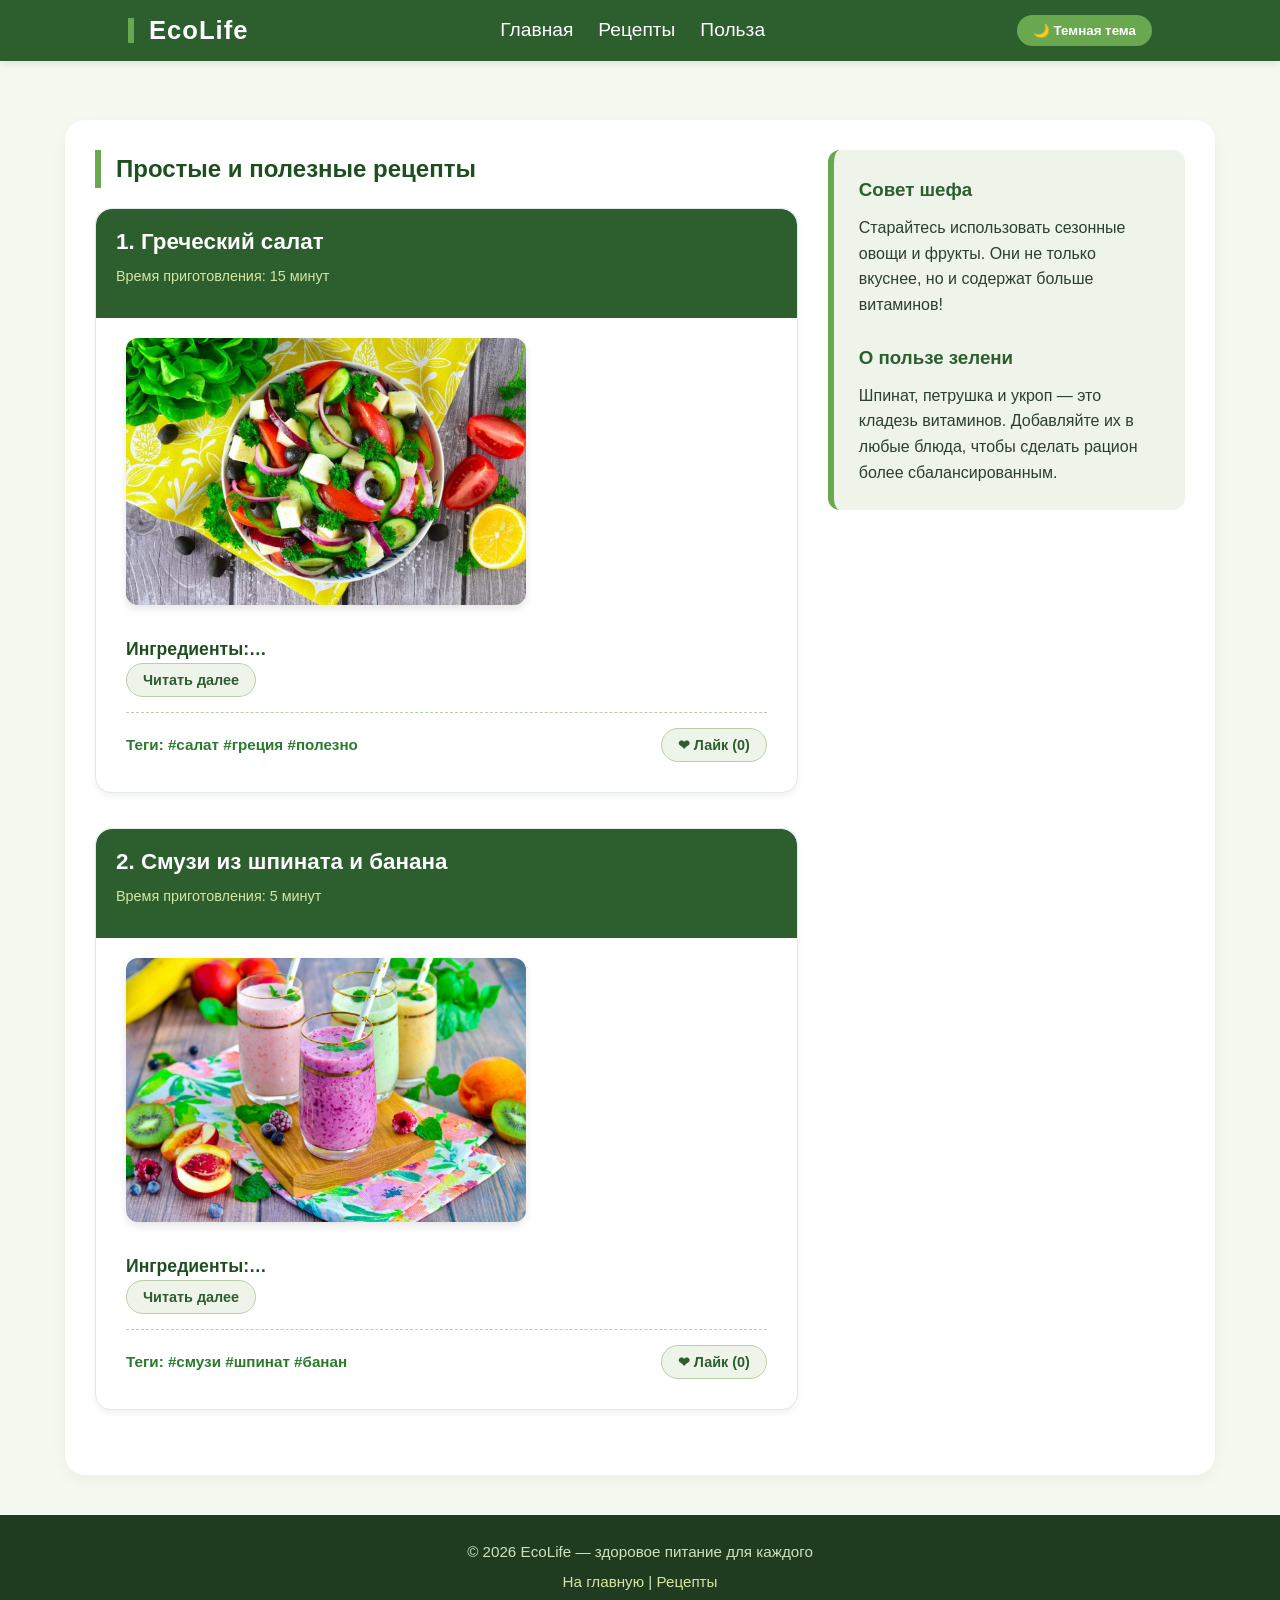
==== recipes.html @ 62d55b1d "Обновил цвета, размер шрифта и выравнивание в шапке" ====
<!DOCTYPE html>
<html lang="ru">
<head>
    <meta charset="UTF-8">
    <meta name="viewport" content="width=device-width, initial-scale=1.0">
    <title>EcoLife — Полезные рецепты</title>
    <!-- Подключаем ваш основной файл стилей -->
    <link rel="stylesheet" href="style.css">
</head>
<body>

    <!-- Шапка сайта (такая же, как на главной) -->
    <header>
        <h1>EcoLife</h1>
        <nav>
            <ul>
                <li><a href="index.html">Главная</a></li>
                <li><a href="recipes.html">Рецепты</a></li>
                <li><a href="index.html#about">Польза</a></li>
            </ul>
        </nav>
        <!-- Кнопка переключения темы -->
        <button class="theme-btn" id="themeBtn">🌙 Темная тема</button>
    </header>

    <!-- Основное содержимое страницы -->
    <main>

        <!-- Левая колонка: Рецепты -->
        <section id="recipes-section">
            <h2>Простые и полезные рецепты</h2>

            <!-- РЕЦЕПТ 1 -->
            <article>
                <header>
                    <h3>1. Греческий салат</h3>
                    <p>Время приготовления: 15 минут</p>
                </header>
                
                <!-- Картинка из папки img -->
                <img src="img/salad.jpg" alt="Греческий салат" class="recipe-img">
                
                <!-- Текст, который сворачивается -->
                <div class="article-text short">
                    <h4>Ингредиенты:</h4>
                    <ul>
                        <li>Огурцы — 2 шт</li>
                        <li>Помидоры — 2 шт</li>
                        <li>Болгарский перец — 1 шт</li>
                        <li>Фета — 100 г</li>
                        <li>Маслины — 50 г</li>
                        <li>Оливковое масло, соль, орегано</li>
                    </ul>
                    <h4>Приготовление:</h4>
                    <p>Нарежьте овощи крупными кусками, добавьте фету и маслины, заправьте маслом и посыпьте орегано.</p>
                </div>
                
                <!-- Кнопка для сворачивания/разворачивания -->
                <button class="read-more-btn">Читать далее</button>
                
                <footer>
                    <p>Теги: #салат #греция #полезно</p>
                    <button class="like-btn">❤ Лайк (<span class="likecount">0</span>)</button>
                </footer>
            </article>

            <!-- РЕЦЕПТ 2 -->
            <article>
                <header>
                    <h3>2. Смузи из шпината и банана</h3>
                    <p>Время приготовления: 5 минут</p>
                </header>
                
                <!-- Картинка из папки img -->
                <img src="img/smoothie.jpg" alt="Зеленый смузи" class="recipe-img">
                
                <div class="article-text short">
                    <h4>Ингредиенты:</h4>
                    <ul>
                        <li>Банан — 1 шт</li>
                        <li>Шпинат свежий — горсть</li>
                        <li>Йогурт натуральный — 150 мл</li>
                        <li>Мёд — 1 ч. ложка</li>
                    </ul>
                    <h4>Приготовление:</h4>
                    <p>Смешайте все ингредиенты в блендере до однородности. Отличный перекус!</p>
                </div>
                
                <button class="read-more-btn">Читать далее</button>
                
                <footer>
                    <p>Теги: #смузи #шпинат #банан</p>
                    <button class="like-btn">❤ Лайк (<span class="likecount">0</span>)</button>
                </footer>
            </article>

        </section>

        <!-- Правая колонка (Сайдбар) -->
        <aside id="about">
            <h3>Совет шефа</h3>
            <p>Старайтесь использовать сезонные овощи и фрукты. Они не только вкуснее, но и содержат больше витаминов!</p>
            <br>
            <h3>О пользе зелени</h3>
            <p>Шпинат, петрушка и укроп — это кладезь витаминов. Добавляйте их в любые блюда, чтобы сделать рацион более сбалансированным.</p>
        </aside>

    </main>

    <!-- Подвал сайта -->
    <footer>
        <p>© 2026 EcoLife — здоровое питание для каждого</p>
        <p><a href="index.html">На главную</a> | <a href="recipes.html">Рецепты</a></p>
    </footer>

    <!-- Подключаем скрипт для работы кнопок -->
    <script src="script.js"></script>
</body>
</html>
---- style.css ----
/* =======================================================================
   1. ГЛОБАЛЬНЫЙ СБРОС И БАЗОВЫЕ НАСТРОЙКИ
   =======================================================================*/
* {
    margin: 0;
    padding: 0;
    box-sizing: border-box;
}

body {
    background-color: #f5f9f0;      /* светлый травяной фон */
    font-family: 'Segoe UI', Tahoma, Geneva, Verdana, sans-serif;
    color: #2c3e2f;                 /* темно-зеленый текст */
    line-height: 1.6;
    padding-top: 100px;             /* Отступ, чтобы контент не уходил под фиксированную шапку */
    transition: background-color 0.3s, color 0.3s;
}

/* =======================================================================
   2. ГЛАВНАЯ ШАПКА САЙТА
   =======================================================================*/
body > header {
    background-color: #2c5e2e;      /* насыщенный зеленый */
    color: white;
    display: flex;
    justify-content: space-between;
    align-items: center;
    padding: 15px 10%;
    position: fixed;
    top: 0;
    left: 0;
    width: 100%;
    z-index: 100;
    box-shadow: 0 2px 8px rgba(0,0,0,0.1);
    transition: background-color 0.3s;
}

body > header h1 {
    font-size: 1.6rem;
    font-weight: bold;
    letter-spacing: 1px;
    color: #ffffff;
    margin: 0; /* Убираем лишние отступы */
    line-height: 1; 
}

/* Навигация */
nav ul {
    list-style: none;
    display: flex;
    gap: 25px;
    align-items: center;
}

nav a {
    color: white;
    text-decoration: none;
    font-weight: 500;
    transition: 0.3s;
    font-size: 1.2rem;
}

nav a:hover {
    color: #d4e6a3; /* светло-салатовый при наведении */
    text-decoration: underline;
}

/* =======================================================================
   3. ОСНОВНОЙ КОНТЕНТ (MAIN И СЕТКА)
   =======================================================================*/
main {
    max-width: 1150px;
    margin: 20px auto 40px auto;
    padding: 30px;
    background-color: rgba(255, 255, 255, 0.95);
    border-radius: 20px;
    box-shadow: 0 4px 15px rgba(0,0,0,0.05);
    display: flex;
    gap: 30px;
    align-items: flex-start;
    transition: background-color 0.3s;
}

main section {
    flex: 7; /* Левая колонка со статьями */
}

main aside {
    flex: 3; /* Правая колонка (сайдбар) */
    background-color: #eef4e9; 
    padding: 25px;
    border-radius: 12px;
    border-left: 6px solid #6aa84f; /* Акцентная полоса */
}

h1, h2 {
    color: #1f4f21;
    margin-bottom: 20px;
    border-left: 6px solid #6aa84f;
    padding-left: 15px;
}

aside h3 {
    color: #2c5e2e;
    margin-bottom: 10px;
}

/* =======================================================================
   4. КАРТОЧКИ СТАТЕЙ И РЕЦЕПТОВ
   =======================================================================*/
article {
    background-color: #ffffff;
    padding: 30px;
    margin-bottom: 35px;
    border-radius: 16px; 
    border: 1px solid #e2e8f0;
    box-shadow: 0 4px 6px rgba(0, 0, 0, 0.05);
    overflow: hidden;
    transition: background-color 0.3s, border-color 0.3s;
}

/* Плашка-заголовок ВНУТРИ карточки (не наследует position: fixed) */
article header {
    background-color: #2c5e2e; 
    color: white;
    padding: 15px 20px;
    margin: -30px -30px 20px -30px; /* Растягиваем на всю ширину */
    border-radius: 16px 16px 0 0; 
}

article header h3 {
    font-size: 1.4rem;
    color: #ffffff;
    margin-bottom: 5px;
}

article header p {
    font-size: 0.9rem;
    color: #d4e6a3; 
}

article p {
    color: #444444;
    margin-bottom: 15px;
}

/* Внутренний текст статей */
.article-text h4 {
    color: #1f4f21;
    margin: 15px 0 5px 0;
    font-size: 1.1rem;
}

.article-text ul {
    margin-left: 20px;
    margin-bottom: 15px;
}

.article-text li {
    margin: 5px 0;
    color: #444444;
}

/* Обрезка текста (сворачивание) */
.article-text.short {
    display: -webkit-box;
    -webkit-line-clamp: 1; /* Показывает 2 строки в свернутом виде */
    line-clamp: 2;
    -webkit-box-orient: vertical;
    overflow: hidden;
}

/* =======================================================================
   5. СТИЛИ ДЛЯ КАРТИНОК РЕЦЕПТОВ
   =======================================================================*/
.recipe-img {
    width: 100%;              
    max-width: 400px;         
    height: auto;             
    object-fit: cover;
    border-radius: 12px;      
    margin: 15px 0;
    box-shadow: 0 4px 8px rgba(0,0,0,0.1);
    display: block;           
}

/* =======================================================================
   6. КНОПКИ
   =======================================================================*/
.read-more-btn, .like-btn {
    background-color: #eef4e9;
    color: #2c5e2e;
    border: 1px solid #b9cfaa;
    padding: 8px 16px;
    border-radius: 20px;
    cursor: pointer;
    font-weight: 600;
    font-family: inherit;
    font-size: 0.9rem;
    transition: all 0.3s ease;
    margin-bottom: 15px;
}

.read-more-btn:hover, .like-btn:hover {
    background-color: #2c5e2e;
    color: white;
}

.theme-btn {
    background-color: #6aa84f;
    color: white;
    border: none;
    padding: 8px 16px;
    border-radius: 20px;
    cursor: pointer;
    font-weight: bold;
    font-family: inherit;
    transition: background 0.3s ease;
}

.theme-btn:hover {
    background-color: #d4e6a3;
    color: #1f4f21;
}

/* =======================================================================
   7. ПОДВАЛ СТАТЬИ (ТЕГИ И ЛАЙКИ)
   =======================================================================*/
article footer {
    border-top: 1px dashed #b9cfaa;
    padding-top: 15px;
    font-size: 0.95rem;
    color: #2c7a2d; 
    font-weight: bold;
    display: flex;
    justify-content: space-between;
    align-items: center;
}

article footer p { margin-bottom: 0; color: #2c7a2d; }
article footer .like-btn { margin-bottom: 0; }

/* =======================================================================
   8. ПОИСК
   =======================================================================*/
.search-container { margin-bottom: 25px; }

#searchInput {
    width: 100%;
    padding: 12px 20px;
    font-size: 1rem;
    border: 2px solid #d4e6c3;
    border-radius: 30px;
    outline: none;
    background-color: #ffffff;
    transition: border-color 0.3s, background-color 0.3s;
}

#searchInput:focus {
    border-color: #6aa84f;
}

/* =======================================================================
   9. ГЛАВНЫЙ ПОДВАЛ САЙТА (FOOTER)
   =======================================================================*/
body > footer {
    background-color: #1f3b20;
    color: #cfe2c0;
    text-align: center;
    padding: 25px;
    font-size: 0.95rem;
}

body > footer p { margin-bottom: 5px; }

body > footer a {
    color: #d4e6a3;
    text-decoration: none;
}

body > footer a:hover {
    color: white;
    text-decoration: underline;
}

/* =======================================================================
   10. АДАПТИВНОСТЬ (МОБИЛЬНЫЕ УСТРОЙСТВА)
   =======================================================================*/
@media (max-width: 768px) {
    body > header {
        flex-direction: column;
        text-align: center;
        padding: 15px;
        gap: 15px;
    }
    body { padding-top: 170px; } /* Больше отступ, т.к. шапка стала выше */

    nav ul {
        justify-content: center;
        gap: 15px;
        flex-wrap: wrap; 
    }

    main {
        flex-direction: column; 
        margin: 10px auto;
        padding: 20px;
    }

    main section, main aside {
        width: 100%;
    }

    article { padding: 20px; }
    article header {
        margin: -20px -20px 20px -20px; 
        padding: 15px;
    }
}

/* =======================================================================
   11. ТЕМНАЯ ТЕМА
   =======================================================================*/
body.dark-theme {
    background-color: #121a14; 
    color: #cbd5e1; 
}

body.dark-theme body > header {
    background-color: #1a2e1d; 
    box-shadow: 0 2px 8px rgba(0,0,0,0.4);
}

body.dark-theme main {
    background-color: #1a241c; 
    box-shadow: 0 4px 15px rgba(0,0,0,0.3);
}

body.dark-theme aside {
    background-color: #141c15;
    border-left-color: #6aa84f;
}

body.dark-theme h1, 
body.dark-theme h2, 
body.dark-theme aside h3 {
    color: #d4e6a3; 
    border-left-color: #6aa84f;
}

body.dark-theme article {
    background-color: #243026; 
    border-color: #344e38;
    box-shadow: 0 4px 6px rgba(0, 0, 0, 0.2);
}

body.dark-theme article header {
    background-color: #1a2e1d; 
}

body.dark-theme article header h3 {
    color: #ffffff;
}

body.dark-theme article header p {
    color: #8cae8e; 
}

body.dark-theme article p {
    color: #cbd5e1; 
}

body.dark-theme .article-text h4 {
    color: #d4e6a3;
}

body.dark-theme .article-text li {
    color: #cbd5e1;
}

body.dark-theme article footer {
    border-top-color: #344e38;
}

body.dark-theme article footer p {
    color: #6aa84f; 
}

body.dark-theme .read-more-btn, 
body.dark-theme .like-btn {
    background-color: #243026;
    color: #d4e6a3;
    border-color: #344e38;
}

body.dark-theme .read-more-btn:hover, 
body.dark-theme .like-btn:hover {
    background-color: #6aa84f;
    color: #121a14;
}

body.dark-theme #searchInput {
    background-color: #243026;
    color: white;
    border-color: #344e38;
}

body.dark-theme #searchInput:focus {
    border-color: #6aa84f;
}

body.dark-theme body > footer {
    background-color: #0c130d;
}
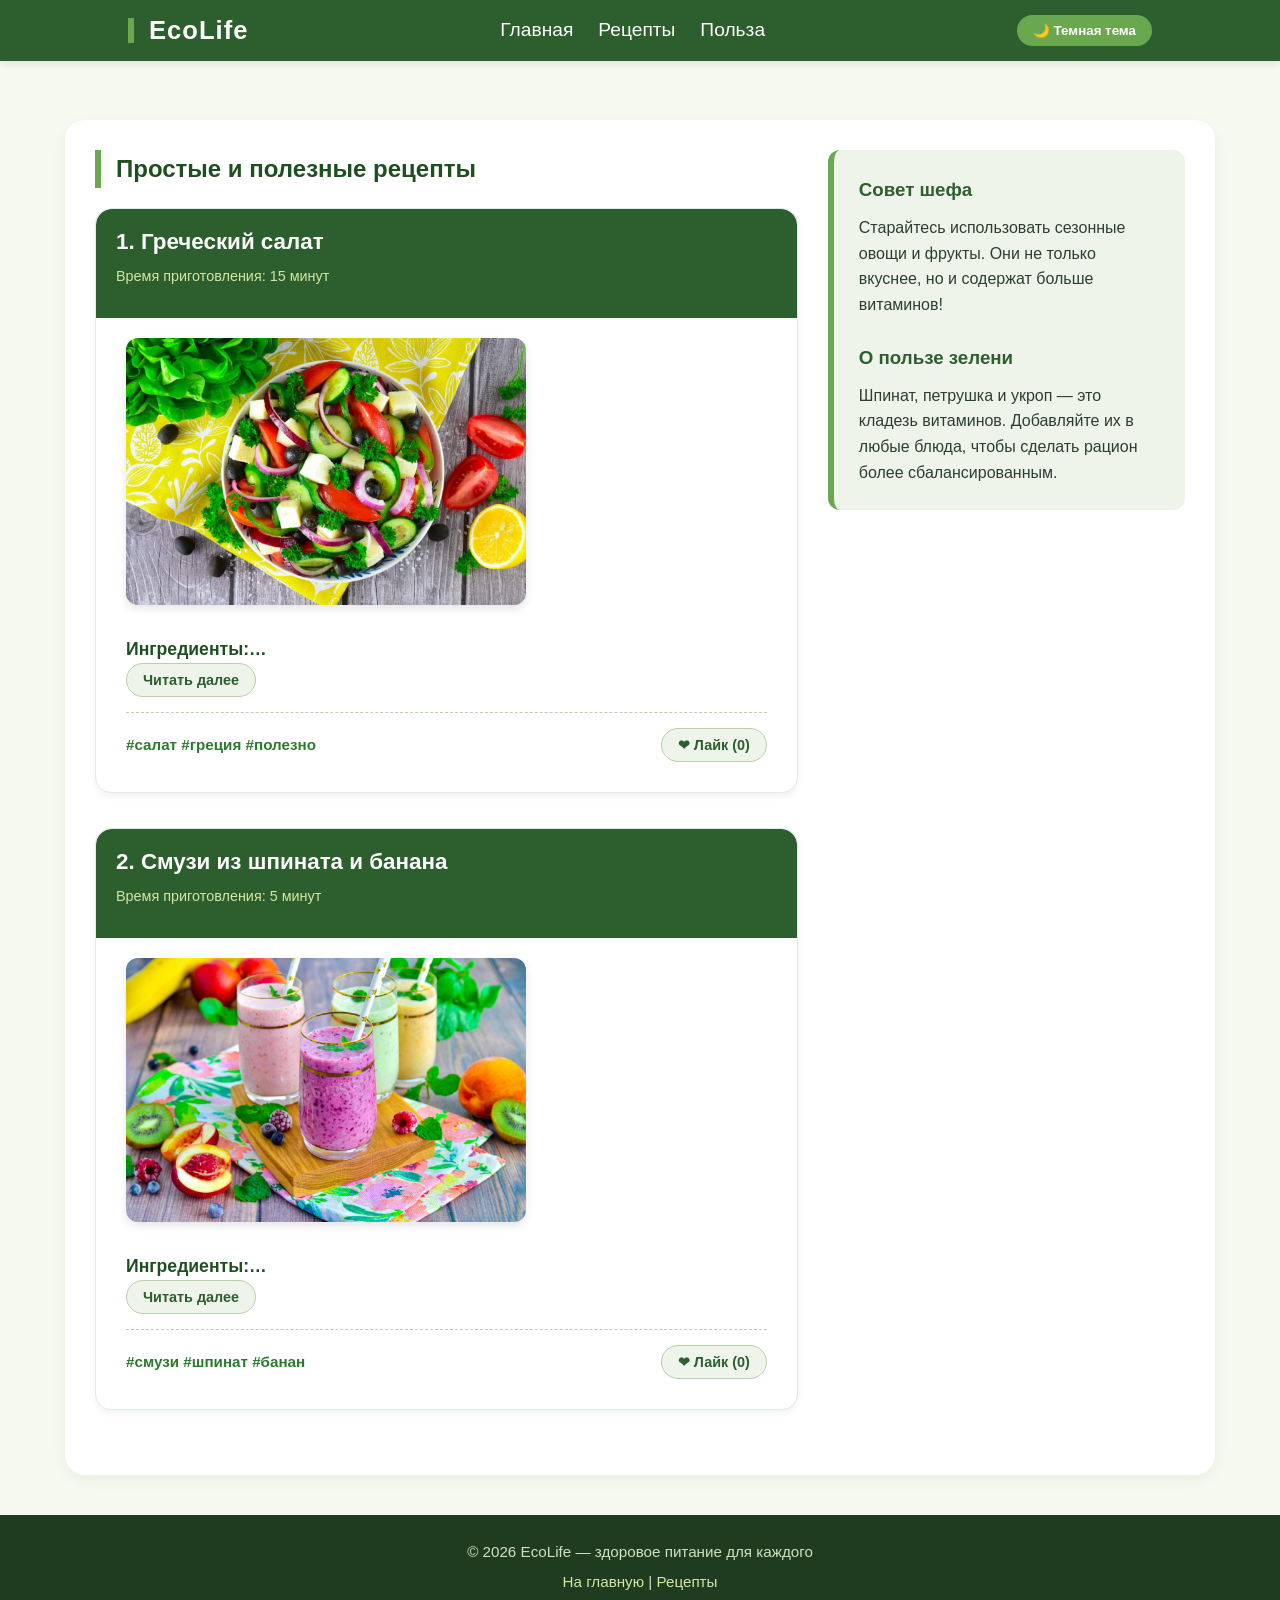
==== commit 56c7f9c0: "Убрала слово теги" ====
--- a/recipes.html
+++ b/recipes.html
@@ -59,7 +59,7 @@
                 <button class="read-more-btn">Читать далее</button>
                 
                 <footer>
-                    <p>Теги: #салат #греция #полезно</p>
+                    <p>#салат #греция #полезно</p>
                     <button class="like-btn">❤ Лайк (<span class="likecount">0</span>)</button>
                 </footer>
             </article>
@@ -89,7 +89,7 @@
                 <button class="read-more-btn">Читать далее</button>
                 
                 <footer>
-                    <p>Теги: #смузи #шпинат #банан</p>
+                    <p>#смузи #шпинат #банан</p>
                     <button class="like-btn">❤ Лайк (<span class="likecount">0</span>)</button>
                 </footer>
             </article>
